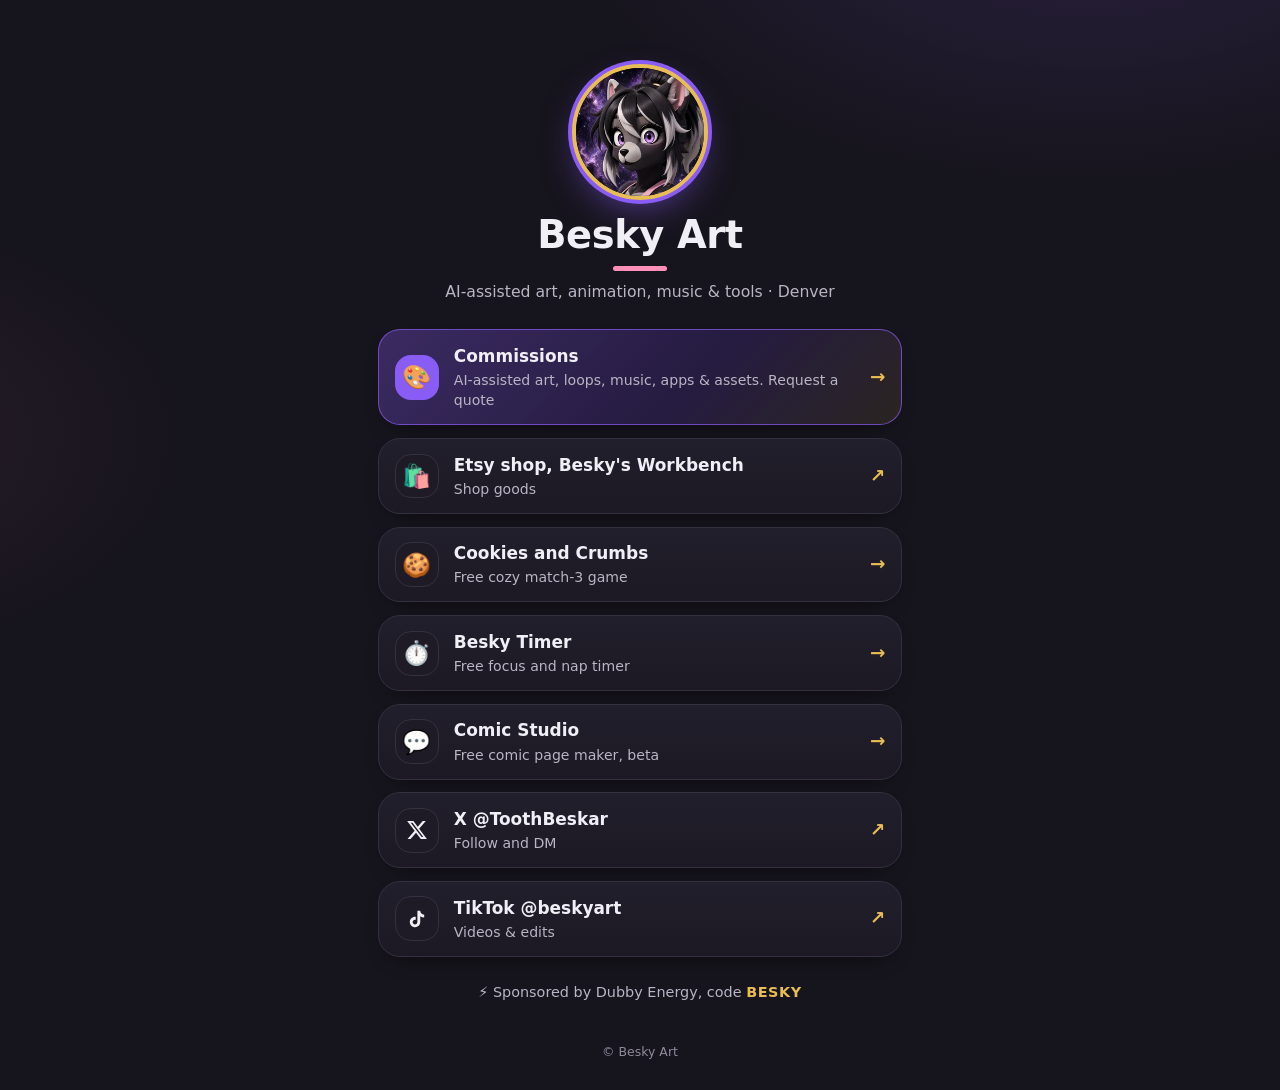
==== index.html @ 36ca782f "Drop the trailing slash on the Etsy shop link. The Share & Save URL has to match https://beskysworkb" ====
<!doctype html>
<html lang="en">
<head>
<meta charset="utf-8">
<meta name="viewport" content="width=device-width, initial-scale=1, viewport-fit=cover">
<title>Besky Art · Links</title>
<meta name="description" content="Besky Art: commissions, Etsy shop, free games and tools, and X. AI-assisted art, animation, music & tools from Denver.">
<meta name="theme-color" content="#16141c">
<link rel="canonical" href="https://beskartooth.github.io/">
<link rel="icon" href="assets/favicon.ico?v=2" sizes="any">
<link rel="icon" href="assets/favicon-64.png?v=2" type="image/png">
<link rel="apple-touch-icon" href="assets/apple-touch-icon.png?v=2">
<meta property="og:type" content="website">
<meta property="og:site_name" content="Besky Art">
<meta property="og:title" content="Besky Art · Links">
<meta property="og:description" content="Links: commissions, shop, games & tools">
<meta property="og:url" content="https://beskartooth.github.io/">
<meta property="og:image" content="https://beskartooth.github.io/assets/og-image.jpg?v=2">
<meta property="og:image:width" content="1200">
<meta property="og:image:height" content="630">
<meta property="og:image:alt" content="Besky Art: links to commissions, shop, games & tools">
<meta name="twitter:card" content="summary_large_image">
<meta name="twitter:site" content="@ToothBeskar">
<meta name="twitter:creator" content="@ToothBeskar">
<meta name="twitter:title" content="Besky Art · Links">
<meta name="twitter:description" content="Links: commissions, shop, games & tools">
<meta name="twitter:image" content="https://beskartooth.github.io/assets/og-image.jpg?v=2">
<link rel="stylesheet" href="style.css">
</head>
<body>
<main class="wrap">
  <header class="profile">
    <img class="avatar" src="assets/avatar-240.webp?v=2" srcset="assets/avatar-240.webp?v=2 240w, assets/avatar-400.webp?v=2 400w" sizes="120px" width="120" height="120" alt="Besky's avatar" fetchpriority="high">
    <h1>Besky Art</h1>
    <p class="tagline">AI-assisted art, animation, music &amp; tools · Denver</p>
  </header>

  <nav aria-label="Besky's links">
    <ul class="links">
      <li><a class="link featured" data-track="commissions" href="https://beskartooth.github.io/commissions/">
        <span class="ico" aria-hidden="true">🎨</span>
        <span class="txt"><span class="title">Commissions</span><span class="subtitle">AI-assisted art, loops, music, apps &amp; assets. Request a quote</span></span>
        <span class="arrow" aria-hidden="true">→</span></a></li>
      <li><a class="link" data-track="etsy" href="https://beskysworkbench.etsy.com" target="_blank" rel="noopener" aria-label="Etsy shop, Besky's Workbench: Shop goods (opens in a new tab)">
        <span class="ico" aria-hidden="true">🛍️</span>
        <span class="txt"><span class="title">Etsy shop, Besky's Workbench</span><span class="subtitle">Shop goods</span></span>
        <span class="arrow" aria-hidden="true">↗</span></a></li>
      <li><a class="link" data-track="cookie-game" href="https://beskartooth.github.io/cookies-and-crumbs/">
        <span class="ico" aria-hidden="true">🍪</span>
        <span class="txt"><span class="title">Cookies and Crumbs</span><span class="subtitle">Free cozy match-3 game</span></span>
        <span class="arrow" aria-hidden="true">→</span></a></li>
      <li><a class="link" data-track="besky-timer" href="https://beskartooth.github.io/Besky-Timer/">
        <span class="ico" aria-hidden="true">⏱️</span>
        <span class="txt"><span class="title">Besky Timer</span><span class="subtitle">Free focus and nap timer</span></span>
        <span class="arrow" aria-hidden="true">→</span></a></li>
      <li><a class="link" data-track="comic-studio" href="https://beskartooth.github.io/comic-studio/">
        <span class="ico" aria-hidden="true">💬</span>
        <span class="txt"><span class="title">Comic Studio</span><span class="subtitle">Free comic page maker, beta</span></span>
        <span class="arrow" aria-hidden="true">→</span></a></li>
      <li><a class="link" data-track="x" href="https://x.com/ToothBeskar" target="_blank" rel="noopener" aria-label="X @ToothBeskar: Follow and DM (opens in a new tab)">
        <span class="ico x" aria-hidden="true"><svg viewBox="0 0 24 24" width="22" height="22" focusable="false"><path fill="currentColor" d="M18.244 2.25h3.308l-7.227 8.26 8.502 11.24H16.17l-5.214-6.817L4.99 21.75H1.68l7.73-8.835L1.254 2.25H8.08l4.713 6.231zm-1.161 17.52h1.833L7.084 4.126H5.117z"/></svg></span>
        <span class="txt"><span class="title">X @ToothBeskar</span><span class="subtitle">Follow and DM</span></span>
        <span class="arrow" aria-hidden="true">↗</span></a></li>
      <li><a class="link" data-track="tiktok" href="https://www.tiktok.com/@beskyart" target="_blank" rel="noopener" aria-label="TikTok @beskyart: Videos &amp; edits (opens in a new tab)">
        <span class="ico tt" aria-hidden="true"><svg viewBox="0 0 24 24" width="22" height="22" focusable="false"><path fill="currentColor" d="M16.6 5.82A4.28 4.28 0 0 1 15.54 3h-3.09v12.4a2.59 2.59 0 0 1-2.59 2.5c-1.42 0-2.6-1.16-2.6-2.6 0-1.72 1.66-3.01 3.37-2.48V9.66c-3.45-.46-6.47 2.22-6.47 5.64 0 3.33 2.76 5.7 5.69 5.7 3.14 0 5.69-2.55 5.69-5.7V9.01a7.35 7.35 0 0 0 4.3 1.38V7.3s-1.88.09-3.24-1.48z"/></svg></span>
        <span class="txt"><span class="title">TikTok @beskyart</span><span class="subtitle">Videos &amp; edits</span></span>
        <span class="arrow" aria-hidden="true">↗</span></a></li>
    </ul>
  </nav>

  <p class="sponsor"><span aria-hidden="true">⚡</span> Sponsored by Dubby Energy, code <strong>BESKY</strong></p>
</main>
<footer class="foot">© Besky Art</footer>
<script>
/* Cookie-free counters (abacus.jasoncameron.dev): page views + clicks per button. Stats: /stats.html */
(function(){var B='https://abacus.jasoncameron.dev/hit/beskartooth-links/';
function hit(k){try{fetch(B+k,{mode:'cors',keepalive:true}).catch(function(){});}catch(e){}}
if(!/[?&]notrack/.test(location.search)&&!localStorage.getItem('besky-notrack'))hit('page-views');
document.querySelectorAll('[data-track]').forEach(function(a){a.addEventListener('click',function(){if(!localStorage.getItem('besky-notrack'))hit('click-'+a.dataset.track);});});})();
</script>
</body>
</html>
---- style.css ----
:root{--bg:#16141c;--bg2:#1e1b26;--card:#221f2c;--line:#34303f;--text:#f1eff6;--soft:#b9b5c4;--gray:#8f8a9c;--purple:#8a5cf6;--purple2:#a98bff;--gold:#e8bd54;--pink:#ff8fb8}
*{box-sizing:border-box}
html{-webkit-text-size-adjust:100%}
body{margin:0;min-height:100vh;display:flex;flex-direction:column;color:var(--text);
  background:radial-gradient(900px 500px at 85% -10%,#2a2140 0%,transparent 60%),radial-gradient(700px 420px at -15% 40%,#2a1e2c 0%,transparent 55%),var(--bg);
  font:16px/1.45 ui-rounded,"SF Pro Rounded","Nunito","Segoe UI",system-ui,-apple-system,Roboto,sans-serif}
.wrap{width:100%;max-width:560px;margin:0 auto;padding:2.6rem 1.1rem 1.5rem;flex:1}
.profile{text-align:center;margin-bottom:1.6rem}
.avatar{width:120px;height:120px;border-radius:50%;object-fit:cover;display:block;margin:0 auto .9rem;background:#efedf4;
  border:4px solid var(--gold);box-shadow:0 0 0 4px var(--purple),0 14px 40px -12px rgba(138,92,246,.7)}
h1{margin:0;font-size:2.1rem;letter-spacing:-.01em;line-height:1.1}
h1::after{content:"";display:block;width:54px;height:5px;border-radius:5px;background:var(--pink);margin:.6rem auto 0}
.tagline{margin:.6rem 0 0;color:var(--soft);font-size:.98rem}
.links{list-style:none;margin:0;padding:0;display:grid;gap:.8rem}
.link{display:flex;align-items:center;gap:.9rem;min-height:4.6rem;padding:.85rem 1rem;border-radius:22px;text-decoration:none;color:var(--text);
  background:linear-gradient(180deg,var(--card),#1c1925);border:1.5px solid var(--line);box-shadow:0 10px 26px -18px #000;
  transition:transform .15s ease,border-color .15s ease,background .15s ease,box-shadow .15s ease}
.link:hover{transform:translateY(-2px);border-color:var(--purple);box-shadow:0 14px 30px -16px rgba(138,92,246,.65)}
.link:active{transform:translateY(0) scale(.99)}
.link:focus-visible{outline:3px solid var(--gold);outline-offset:3px;border-color:var(--purple)}
.link.featured{background:linear-gradient(135deg,rgba(138,92,246,.32),rgba(111,63,232,.18) 60%,rgba(232,189,84,.1));border-color:rgba(138,92,246,.7)}
.ico{flex:none;width:2.8rem;height:2.8rem;border-radius:16px;display:grid;place-items:center;font-size:1.45rem;background:var(--bg2);border:1px solid var(--line)}
.ico.x{color:var(--text)}
.featured .ico{background:var(--purple);border-color:transparent}
.txt{flex:1;min-width:0;display:grid;gap:.1rem}
.title{font-weight:800;font-size:1.06rem}
.subtitle{color:var(--soft);font-size:.88rem}
.arrow{flex:none;color:var(--gold);font-weight:900;font-size:1.15rem;transition:transform .15s}
.link:hover .arrow,.link:focus-visible .arrow{transform:translateX(3px)}
.sponsor{text-align:center;margin:1.6rem 0 0;color:var(--soft);font-size:.9rem}
.sponsor strong{color:var(--gold);letter-spacing:.04em}
.foot{text-align:center;color:var(--gray);font-size:.78rem;padding:1rem 1rem 1.8rem}
@media (min-width:700px){.wrap{padding-top:4rem}.avatar{width:136px;height:136px}h1{font-size:2.4rem}}
@media (prefers-reduced-motion:reduce){.link,.arrow{transition:none}}
.ico.tt{color:var(--text)}
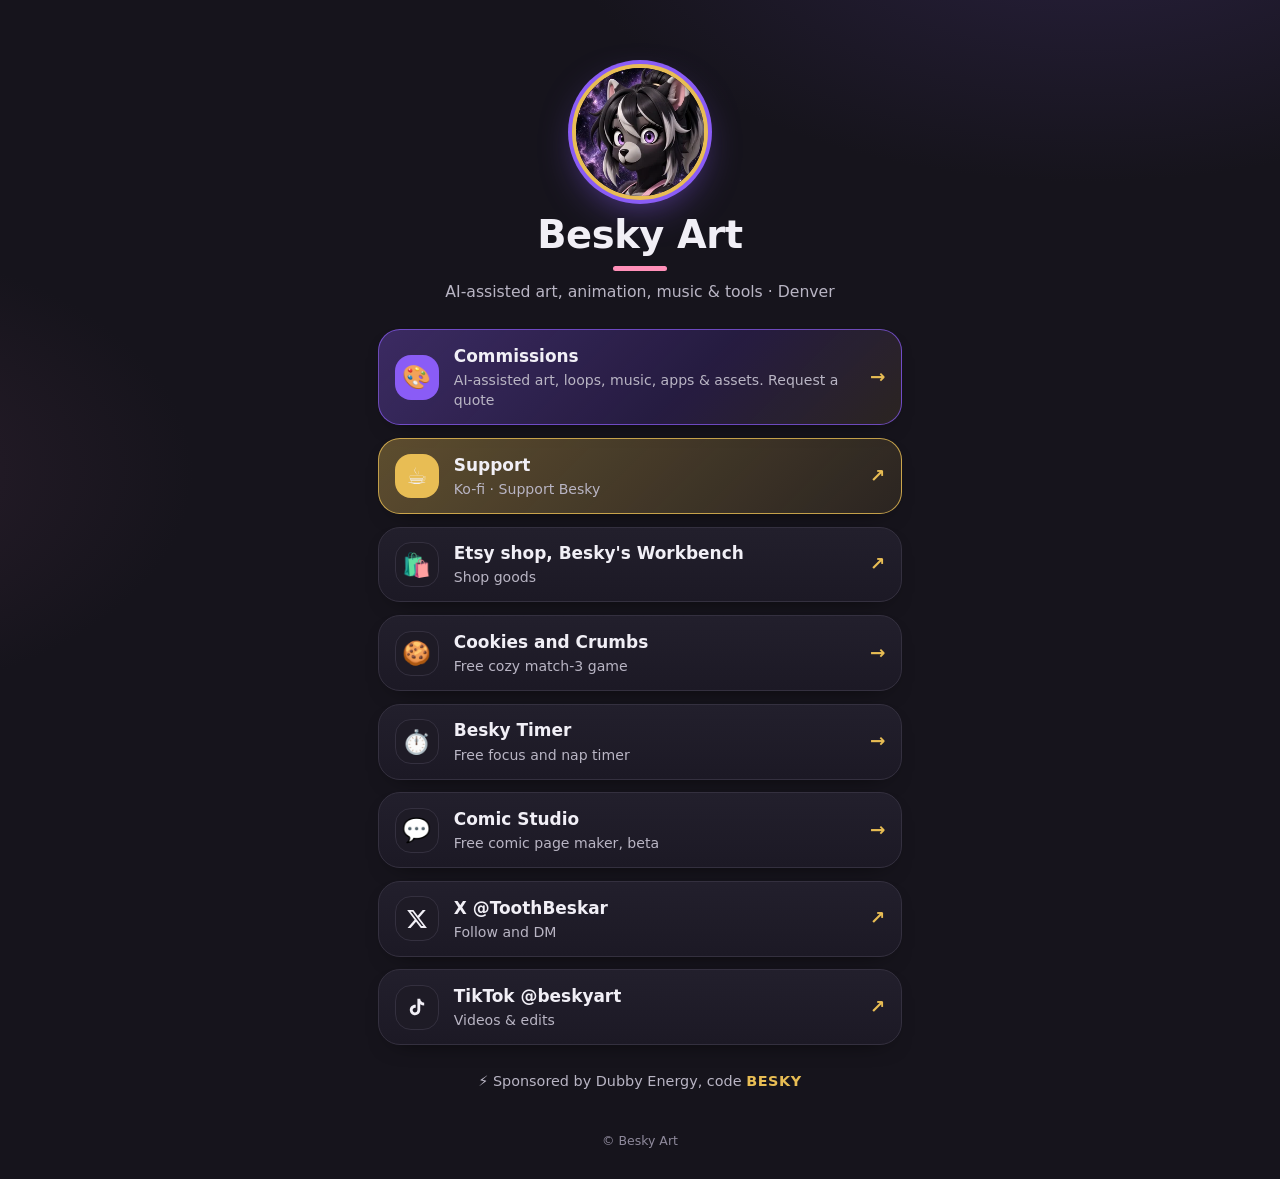
==== commit ebfef326: "Add a Support link to the Besky Art link page. The button opens https://ko-fi.com/beskyart in a new " ====
--- a/index.html
+++ b/index.html
@@ -41,6 +41,10 @@
         <span class="ico" aria-hidden="true">🎨</span>
         <span class="txt"><span class="title">Commissions</span><span class="subtitle">AI-assisted art, loops, music, apps &amp; assets. Request a quote</span></span>
         <span class="arrow" aria-hidden="true">→</span></a></li>
+      <li><a class="link support" href="https://ko-fi.com/beskyart" target="_blank" rel="noopener noreferrer" aria-label="Support Besky on Ko-fi (opens in a new tab)">
+        <span class="ico" aria-hidden="true">☕</span>
+        <span class="txt"><span class="title">Support</span><span class="subtitle">Ko-fi · Support Besky</span></span>
+        <span class="arrow" aria-hidden="true">↗</span></a></li>
       <li><a class="link" data-track="etsy" href="https://beskysworkbench.etsy.com" target="_blank" rel="noopener" aria-label="Etsy shop, Besky's Workbench: Shop goods (opens in a new tab)">
         <span class="ico" aria-hidden="true">🛍️</span>
         <span class="txt"><span class="title">Etsy shop, Besky's Workbench</span><span class="subtitle">Shop goods</span></span>
--- a/style.css
+++ b/style.css
@@ -19,6 +19,8 @@
 .link:active{transform:translateY(0) scale(.99)}
 .link:focus-visible{outline:3px solid var(--gold);outline-offset:3px;border-color:var(--purple)}
 .link.featured{background:linear-gradient(135deg,rgba(138,92,246,.32),rgba(111,63,232,.18) 60%,rgba(232,189,84,.1));border-color:rgba(138,92,246,.7)}
+.link.support{background:linear-gradient(135deg,rgba(232,189,84,.34),rgba(232,189,84,.1));border-color:rgba(232,189,84,.8)}
+.support .ico{background:var(--gold);border-color:transparent}
 .ico{flex:none;width:2.8rem;height:2.8rem;border-radius:16px;display:grid;place-items:center;font-size:1.45rem;background:var(--bg2);border:1px solid var(--line)}
 .ico.x{color:var(--text)}
 .featured .ico{background:var(--purple);border-color:transparent}
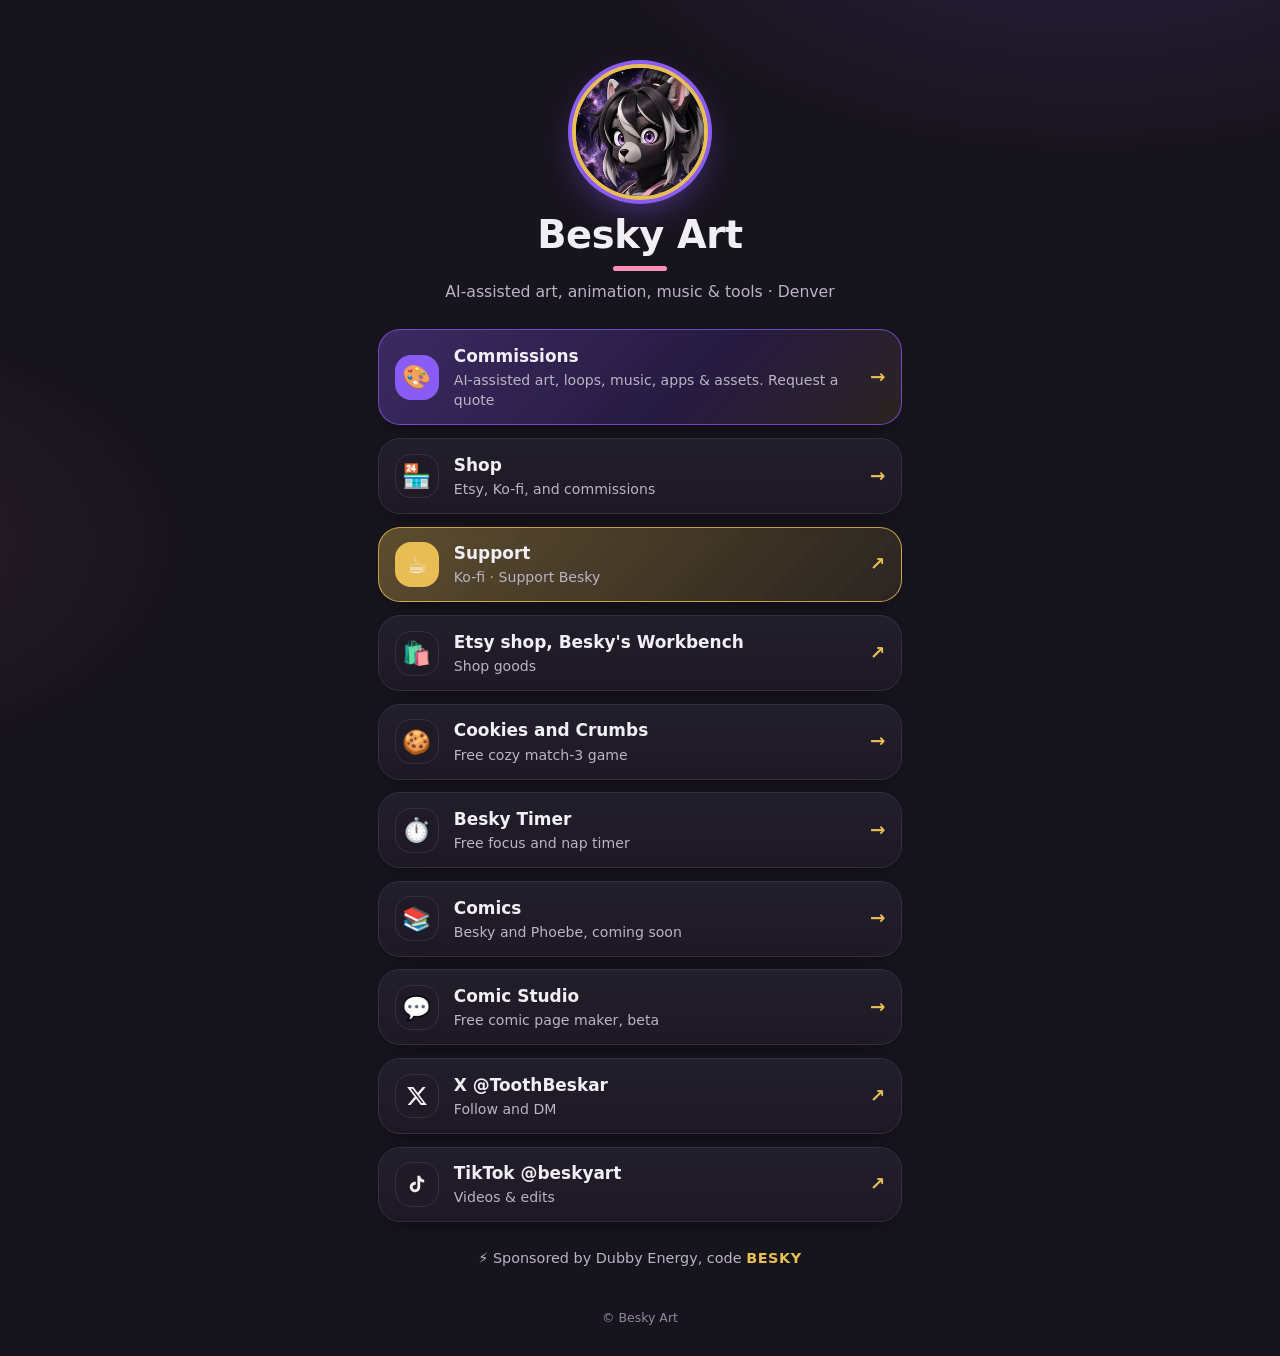
==== commit 48f97a48: "Add Shop and Comics pages to the link tree. Shop points to Etsy, Ko-fi, and commissions. Comics is a" ====
--- a/index.html
+++ b/index.html
@@ -6,7 +6,7 @@
 <title>Besky Art · Links</title>
 <meta name="description" content="Besky Art: commissions, Etsy shop, free games and tools, and X. AI-assisted art, animation, music & tools from Denver.">
 <meta name="theme-color" content="#16141c">
-<link rel="canonical" href="https://beskartooth.github.io/">
+<link rel="canonical" href="https://besky.art/">
 <link rel="icon" href="assets/favicon.ico?v=2" sizes="any">
 <link rel="icon" href="assets/favicon-64.png?v=2" type="image/png">
 <link rel="apple-touch-icon" href="assets/apple-touch-icon.png?v=2">
@@ -14,8 +14,8 @@
 <meta property="og:site_name" content="Besky Art">
 <meta property="og:title" content="Besky Art · Links">
 <meta property="og:description" content="Links: commissions, shop, games & tools">
-<meta property="og:url" content="https://beskartooth.github.io/">
-<meta property="og:image" content="https://beskartooth.github.io/assets/og-image.jpg?v=2">
+<meta property="og:url" content="https://besky.art/">
+<meta property="og:image" content="https://besky.art/assets/og-image.jpg?v=2">
 <meta property="og:image:width" content="1200">
 <meta property="og:image:height" content="630">
 <meta property="og:image:alt" content="Besky Art: links to commissions, shop, games & tools">
@@ -24,7 +24,7 @@
 <meta name="twitter:creator" content="@ToothBeskar">
 <meta name="twitter:title" content="Besky Art · Links">
 <meta name="twitter:description" content="Links: commissions, shop, games & tools">
-<meta name="twitter:image" content="https://beskartooth.github.io/assets/og-image.jpg?v=2">
+<meta name="twitter:image" content="https://besky.art/assets/og-image.jpg?v=2">
 <link rel="stylesheet" href="style.css">
 </head>
 <body>
@@ -37,9 +37,13 @@
 
   <nav aria-label="Besky's links">
     <ul class="links">
-      <li><a class="link featured" data-track="commissions" href="https://beskartooth.github.io/commissions/">
+      <li><a class="link featured" data-track="commissions" href="/commissions/">
         <span class="ico" aria-hidden="true">🎨</span>
         <span class="txt"><span class="title">Commissions</span><span class="subtitle">AI-assisted art, loops, music, apps &amp; assets. Request a quote</span></span>
+        <span class="arrow" aria-hidden="true">→</span></a></li>
+      <li><a class="link" data-track="shop" href="/shop/">
+        <span class="ico" aria-hidden="true">🏪</span>
+        <span class="txt"><span class="title">Shop</span><span class="subtitle">Etsy, Ko-fi, and commissions</span></span>
         <span class="arrow" aria-hidden="true">→</span></a></li>
       <li><a class="link support" href="https://ko-fi.com/beskyart" target="_blank" rel="noopener noreferrer" aria-label="Support Besky on Ko-fi (opens in a new tab)">
         <span class="ico" aria-hidden="true">☕</span>
@@ -49,15 +53,19 @@
         <span class="ico" aria-hidden="true">🛍️</span>
         <span class="txt"><span class="title">Etsy shop, Besky's Workbench</span><span class="subtitle">Shop goods</span></span>
         <span class="arrow" aria-hidden="true">↗</span></a></li>
-      <li><a class="link" data-track="cookie-game" href="https://beskartooth.github.io/cookies-and-crumbs/">
+      <li><a class="link" data-track="cookie-game" href="/cookies-and-crumbs/">
         <span class="ico" aria-hidden="true">🍪</span>
         <span class="txt"><span class="title">Cookies and Crumbs</span><span class="subtitle">Free cozy match-3 game</span></span>
         <span class="arrow" aria-hidden="true">→</span></a></li>
-      <li><a class="link" data-track="besky-timer" href="https://beskartooth.github.io/Besky-Timer/">
+      <li><a class="link" data-track="besky-timer" href="/Besky-Timer/">
         <span class="ico" aria-hidden="true">⏱️</span>
         <span class="txt"><span class="title">Besky Timer</span><span class="subtitle">Free focus and nap timer</span></span>
         <span class="arrow" aria-hidden="true">→</span></a></li>
-      <li><a class="link" data-track="comic-studio" href="https://beskartooth.github.io/comic-studio/">
+      <li><a class="link" data-track="comics" href="/comics/">
+        <span class="ico" aria-hidden="true">📚</span>
+        <span class="txt"><span class="title">Comics</span><span class="subtitle">Besky and Phoebe, coming soon</span></span>
+        <span class="arrow" aria-hidden="true">→</span></a></li>
+      <li><a class="link" data-track="comic-studio" href="/comic-studio/">
         <span class="ico" aria-hidden="true">💬</span>
         <span class="txt"><span class="title">Comic Studio</span><span class="subtitle">Free comic page maker, beta</span></span>
         <span class="arrow" aria-hidden="true">→</span></a></li>
--- a/style.css
+++ b/style.css
@@ -32,6 +32,18 @@
 .sponsor{text-align:center;margin:1.6rem 0 0;color:var(--soft);font-size:.9rem}
 .sponsor strong{color:var(--gold);letter-spacing:.04em}
 .foot{text-align:center;color:var(--gray);font-size:.78rem;padding:1rem 1rem 1.8rem}
+.home{display:inline-block;border-radius:50%;line-height:0}
+.home:focus-visible{outline:3px solid var(--gold);outline-offset:4px}
+.lede{margin:-.15rem 0 1.35rem;text-align:center;color:var(--soft);font-size:.98rem}
+.cast-title{margin:0 0 .7rem;text-align:center;font-size:1.05rem;letter-spacing:.01em}
+.cast{list-style:none;margin:0 0 1.25rem;padding:0;display:grid;gap:.7rem}
+.cast li{padding:.9rem 1rem;border-radius:22px;text-align:left;background:linear-gradient(180deg,var(--card),#1c1925);border:1.5px solid var(--line)}
+.cast strong{display:block;font-weight:800;font-size:1.06rem}
+.cast span{display:block;margin-top:.15rem;color:var(--soft);font-size:.9rem}
+.back{text-align:center;margin:1.4rem 0 0;font-weight:800}
+.back a{color:var(--gold);text-decoration:none}
+.back a:hover{text-decoration:underline}
+.back a:focus-visible{outline:3px solid var(--gold);outline-offset:3px;border-radius:8px}
 @media (min-width:700px){.wrap{padding-top:4rem}.avatar{width:136px;height:136px}h1{font-size:2.4rem}}
 @media (prefers-reduced-motion:reduce){.link,.arrow{transition:none}}
 .ico.tt{color:var(--text)}
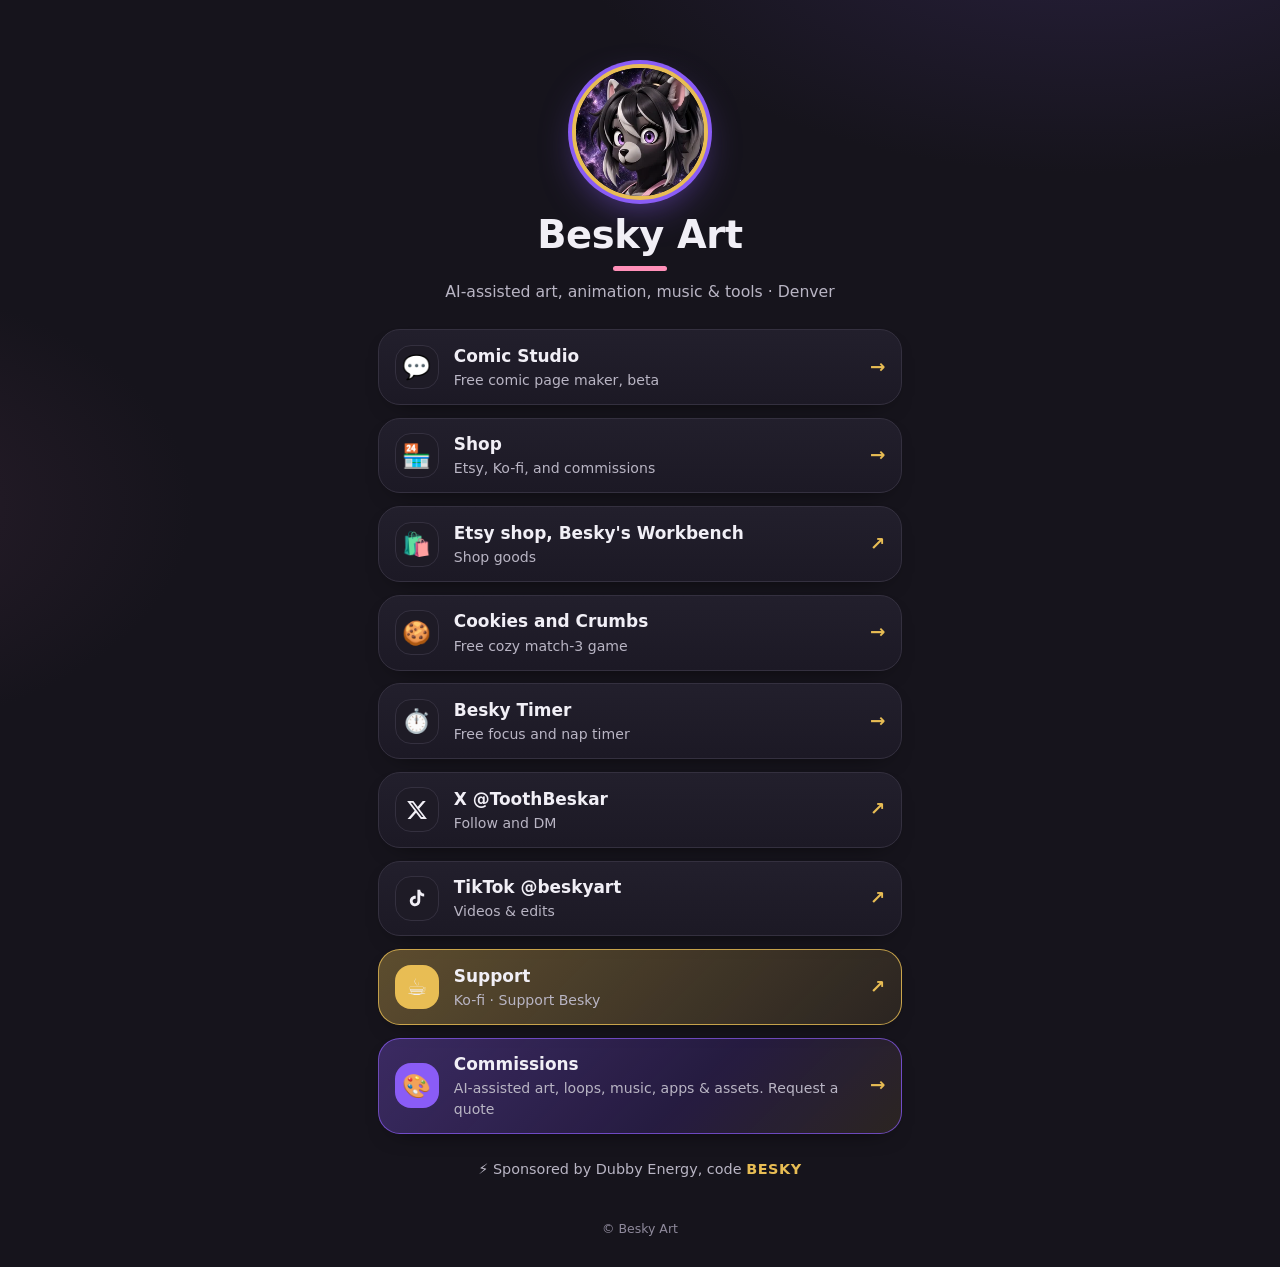
==== commit 1f9d10c3: "Unlist Comics from the public link stack and move Comic Studio to the top Co-authored-by: beskartoot" ====
--- a/index.html
+++ b/index.html
@@ -37,18 +37,14 @@
 
   <nav aria-label="Besky's links">
     <ul class="links">
-      <li><a class="link featured" data-track="commissions" href="/commissions/">
-        <span class="ico" aria-hidden="true">🎨</span>
-        <span class="txt"><span class="title">Commissions</span><span class="subtitle">AI-assisted art, loops, music, apps &amp; assets. Request a quote</span></span>
+      <li><a class="link" data-track="comic-studio" href="/comic-studio/">
+        <span class="ico" aria-hidden="true">💬</span>
+        <span class="txt"><span class="title">Comic Studio</span><span class="subtitle">Free comic page maker, beta</span></span>
         <span class="arrow" aria-hidden="true">→</span></a></li>
       <li><a class="link" data-track="shop" href="/shop/">
         <span class="ico" aria-hidden="true">🏪</span>
         <span class="txt"><span class="title">Shop</span><span class="subtitle">Etsy, Ko-fi, and commissions</span></span>
         <span class="arrow" aria-hidden="true">→</span></a></li>
-      <li><a class="link support" href="https://ko-fi.com/beskyart" target="_blank" rel="noopener noreferrer" aria-label="Support Besky on Ko-fi (opens in a new tab)">
-        <span class="ico" aria-hidden="true">☕</span>
-        <span class="txt"><span class="title">Support</span><span class="subtitle">Ko-fi · Support Besky</span></span>
-        <span class="arrow" aria-hidden="true">↗</span></a></li>
       <li><a class="link" data-track="etsy" href="https://beskysworkbench.etsy.com" target="_blank" rel="noopener" aria-label="Etsy shop, Besky's Workbench: Shop goods (opens in a new tab)">
         <span class="ico" aria-hidden="true">🛍️</span>
         <span class="txt"><span class="title">Etsy shop, Besky's Workbench</span><span class="subtitle">Shop goods</span></span>
@@ -61,14 +57,6 @@
         <span class="ico" aria-hidden="true">⏱️</span>
         <span class="txt"><span class="title">Besky Timer</span><span class="subtitle">Free focus and nap timer</span></span>
         <span class="arrow" aria-hidden="true">→</span></a></li>
-      <li><a class="link" data-track="comics" href="/comics/">
-        <span class="ico" aria-hidden="true">📚</span>
-        <span class="txt"><span class="title">Comics</span><span class="subtitle">Besky and Phoebe, coming soon</span></span>
-        <span class="arrow" aria-hidden="true">→</span></a></li>
-      <li><a class="link" data-track="comic-studio" href="/comic-studio/">
-        <span class="ico" aria-hidden="true">💬</span>
-        <span class="txt"><span class="title">Comic Studio</span><span class="subtitle">Free comic page maker, beta</span></span>
-        <span class="arrow" aria-hidden="true">→</span></a></li>
       <li><a class="link" data-track="x" href="https://x.com/ToothBeskar" target="_blank" rel="noopener" aria-label="X @ToothBeskar: Follow and DM (opens in a new tab)">
         <span class="ico x" aria-hidden="true"><svg viewBox="0 0 24 24" width="22" height="22" focusable="false"><path fill="currentColor" d="M18.244 2.25h3.308l-7.227 8.26 8.502 11.24H16.17l-5.214-6.817L4.99 21.75H1.68l7.73-8.835L1.254 2.25H8.08l4.713 6.231zm-1.161 17.52h1.833L7.084 4.126H5.117z"/></svg></span>
         <span class="txt"><span class="title">X @ToothBeskar</span><span class="subtitle">Follow and DM</span></span>
@@ -77,6 +65,14 @@
         <span class="ico tt" aria-hidden="true"><svg viewBox="0 0 24 24" width="22" height="22" focusable="false"><path fill="currentColor" d="M16.6 5.82A4.28 4.28 0 0 1 15.54 3h-3.09v12.4a2.59 2.59 0 0 1-2.59 2.5c-1.42 0-2.6-1.16-2.6-2.6 0-1.72 1.66-3.01 3.37-2.48V9.66c-3.45-.46-6.47 2.22-6.47 5.64 0 3.33 2.76 5.7 5.69 5.7 3.14 0 5.69-2.55 5.69-5.7V9.01a7.35 7.35 0 0 0 4.3 1.38V7.3s-1.88.09-3.24-1.48z"/></svg></span>
         <span class="txt"><span class="title">TikTok @beskyart</span><span class="subtitle">Videos &amp; edits</span></span>
         <span class="arrow" aria-hidden="true">↗</span></a></li>
+      <li><a class="link support" href="https://ko-fi.com/beskyart" target="_blank" rel="noopener noreferrer" aria-label="Support Besky on Ko-fi (opens in a new tab)">
+        <span class="ico" aria-hidden="true">☕</span>
+        <span class="txt"><span class="title">Support</span><span class="subtitle">Ko-fi · Support Besky</span></span>
+        <span class="arrow" aria-hidden="true">↗</span></a></li>
+      <li><a class="link featured" data-track="commissions" href="/commissions/">
+        <span class="ico" aria-hidden="true">🎨</span>
+        <span class="txt"><span class="title">Commissions</span><span class="subtitle">AI-assisted art, loops, music, apps &amp; assets. Request a quote</span></span>
+        <span class="arrow" aria-hidden="true">→</span></a></li>
     </ul>
   </nav>
 
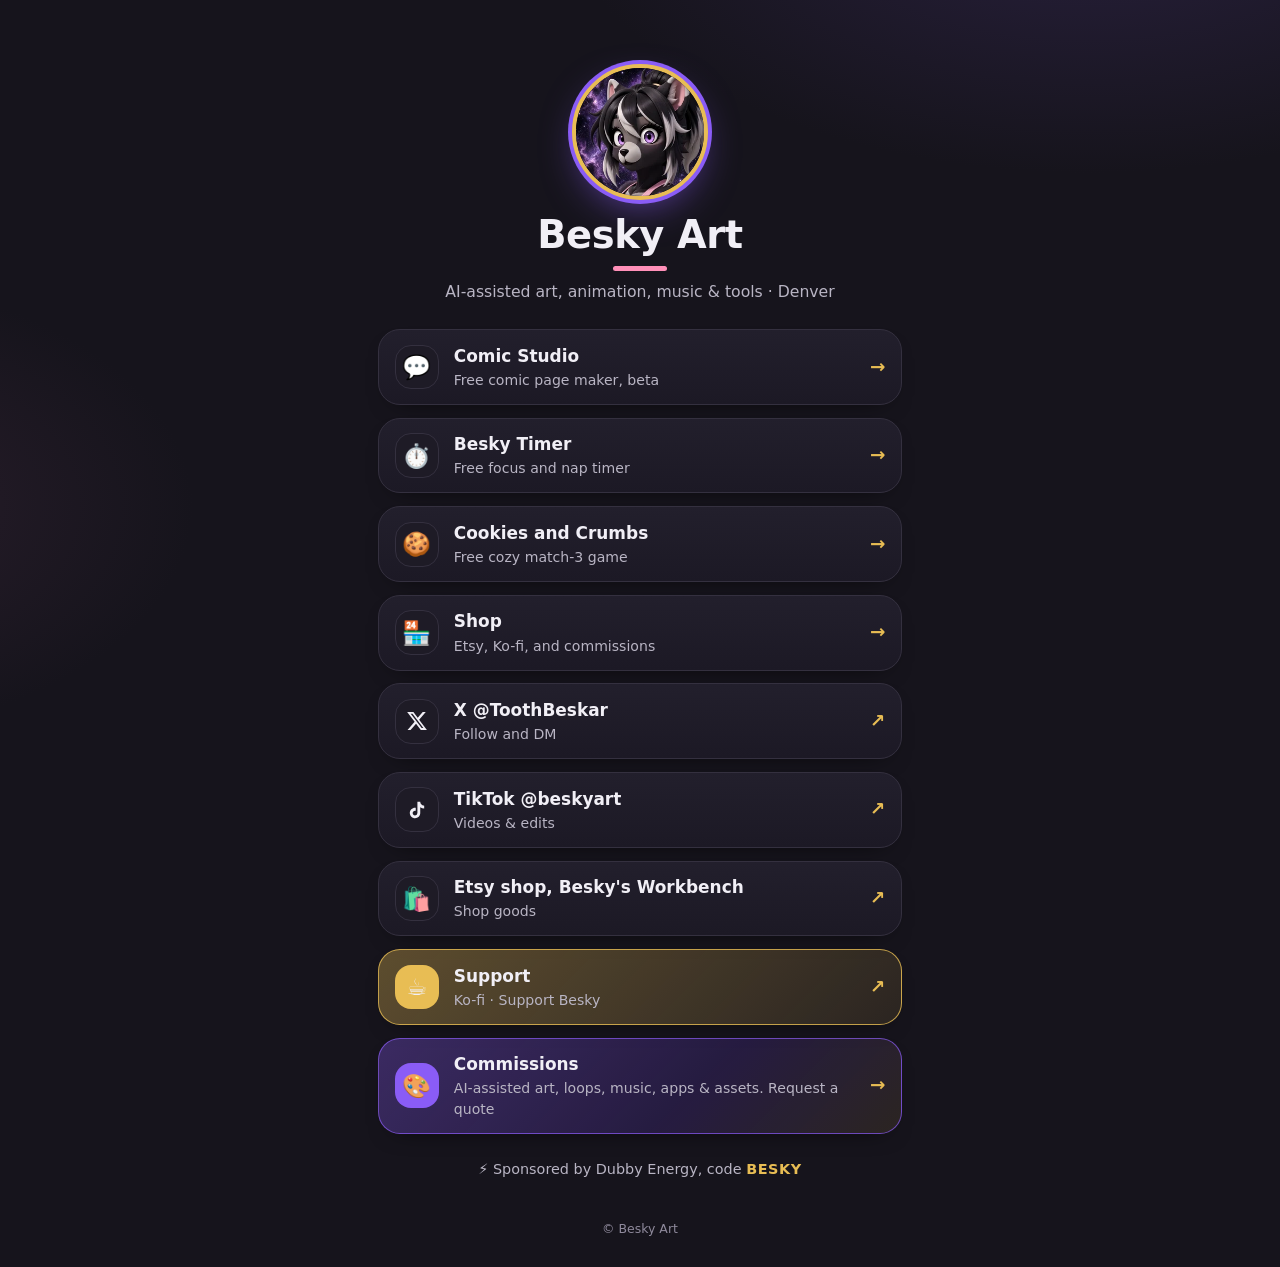
==== commit d8d80bc2: "Reorder home link stack Co-authored-by: beskartooth <beskartooth@users.noreply.github.com>" ====
--- a/index.html
+++ b/index.html
@@ -41,21 +41,17 @@
         <span class="ico" aria-hidden="true">💬</span>
         <span class="txt"><span class="title">Comic Studio</span><span class="subtitle">Free comic page maker, beta</span></span>
         <span class="arrow" aria-hidden="true">→</span></a></li>
-      <li><a class="link" data-track="shop" href="/shop/">
-        <span class="ico" aria-hidden="true">🏪</span>
-        <span class="txt"><span class="title">Shop</span><span class="subtitle">Etsy, Ko-fi, and commissions</span></span>
+      <li><a class="link" data-track="besky-timer" href="/Besky-Timer/">
+        <span class="ico" aria-hidden="true">⏱️</span>
+        <span class="txt"><span class="title">Besky Timer</span><span class="subtitle">Free focus and nap timer</span></span>
         <span class="arrow" aria-hidden="true">→</span></a></li>
-      <li><a class="link" data-track="etsy" href="https://beskysworkbench.etsy.com" target="_blank" rel="noopener" aria-label="Etsy shop, Besky's Workbench: Shop goods (opens in a new tab)">
-        <span class="ico" aria-hidden="true">🛍️</span>
-        <span class="txt"><span class="title">Etsy shop, Besky's Workbench</span><span class="subtitle">Shop goods</span></span>
-        <span class="arrow" aria-hidden="true">↗</span></a></li>
       <li><a class="link" data-track="cookie-game" href="/cookies-and-crumbs/">
         <span class="ico" aria-hidden="true">🍪</span>
         <span class="txt"><span class="title">Cookies and Crumbs</span><span class="subtitle">Free cozy match-3 game</span></span>
         <span class="arrow" aria-hidden="true">→</span></a></li>
-      <li><a class="link" data-track="besky-timer" href="/Besky-Timer/">
-        <span class="ico" aria-hidden="true">⏱️</span>
-        <span class="txt"><span class="title">Besky Timer</span><span class="subtitle">Free focus and nap timer</span></span>
+      <li><a class="link" data-track="shop" href="/shop/">
+        <span class="ico" aria-hidden="true">🏪</span>
+        <span class="txt"><span class="title">Shop</span><span class="subtitle">Etsy, Ko-fi, and commissions</span></span>
         <span class="arrow" aria-hidden="true">→</span></a></li>
       <li><a class="link" data-track="x" href="https://x.com/ToothBeskar" target="_blank" rel="noopener" aria-label="X @ToothBeskar: Follow and DM (opens in a new tab)">
         <span class="ico x" aria-hidden="true"><svg viewBox="0 0 24 24" width="22" height="22" focusable="false"><path fill="currentColor" d="M18.244 2.25h3.308l-7.227 8.26 8.502 11.24H16.17l-5.214-6.817L4.99 21.75H1.68l7.73-8.835L1.254 2.25H8.08l4.713 6.231zm-1.161 17.52h1.833L7.084 4.126H5.117z"/></svg></span>
@@ -64,6 +60,10 @@
       <li><a class="link" data-track="tiktok" href="https://www.tiktok.com/@beskyart" target="_blank" rel="noopener" aria-label="TikTok @beskyart: Videos &amp; edits (opens in a new tab)">
         <span class="ico tt" aria-hidden="true"><svg viewBox="0 0 24 24" width="22" height="22" focusable="false"><path fill="currentColor" d="M16.6 5.82A4.28 4.28 0 0 1 15.54 3h-3.09v12.4a2.59 2.59 0 0 1-2.59 2.5c-1.42 0-2.6-1.16-2.6-2.6 0-1.72 1.66-3.01 3.37-2.48V9.66c-3.45-.46-6.47 2.22-6.47 5.64 0 3.33 2.76 5.7 5.69 5.7 3.14 0 5.69-2.55 5.69-5.7V9.01a7.35 7.35 0 0 0 4.3 1.38V7.3s-1.88.09-3.24-1.48z"/></svg></span>
         <span class="txt"><span class="title">TikTok @beskyart</span><span class="subtitle">Videos &amp; edits</span></span>
+        <span class="arrow" aria-hidden="true">↗</span></a></li>
+      <li><a class="link" data-track="etsy" href="https://beskysworkbench.etsy.com" target="_blank" rel="noopener" aria-label="Etsy shop, Besky's Workbench: Shop goods (opens in a new tab)">
+        <span class="ico" aria-hidden="true">🛍️</span>
+        <span class="txt"><span class="title">Etsy shop, Besky's Workbench</span><span class="subtitle">Shop goods</span></span>
         <span class="arrow" aria-hidden="true">↗</span></a></li>
       <li><a class="link support" href="https://ko-fi.com/beskyart" target="_blank" rel="noopener noreferrer" aria-label="Support Besky on Ko-fi (opens in a new tab)">
         <span class="ico" aria-hidden="true">☕</span>
